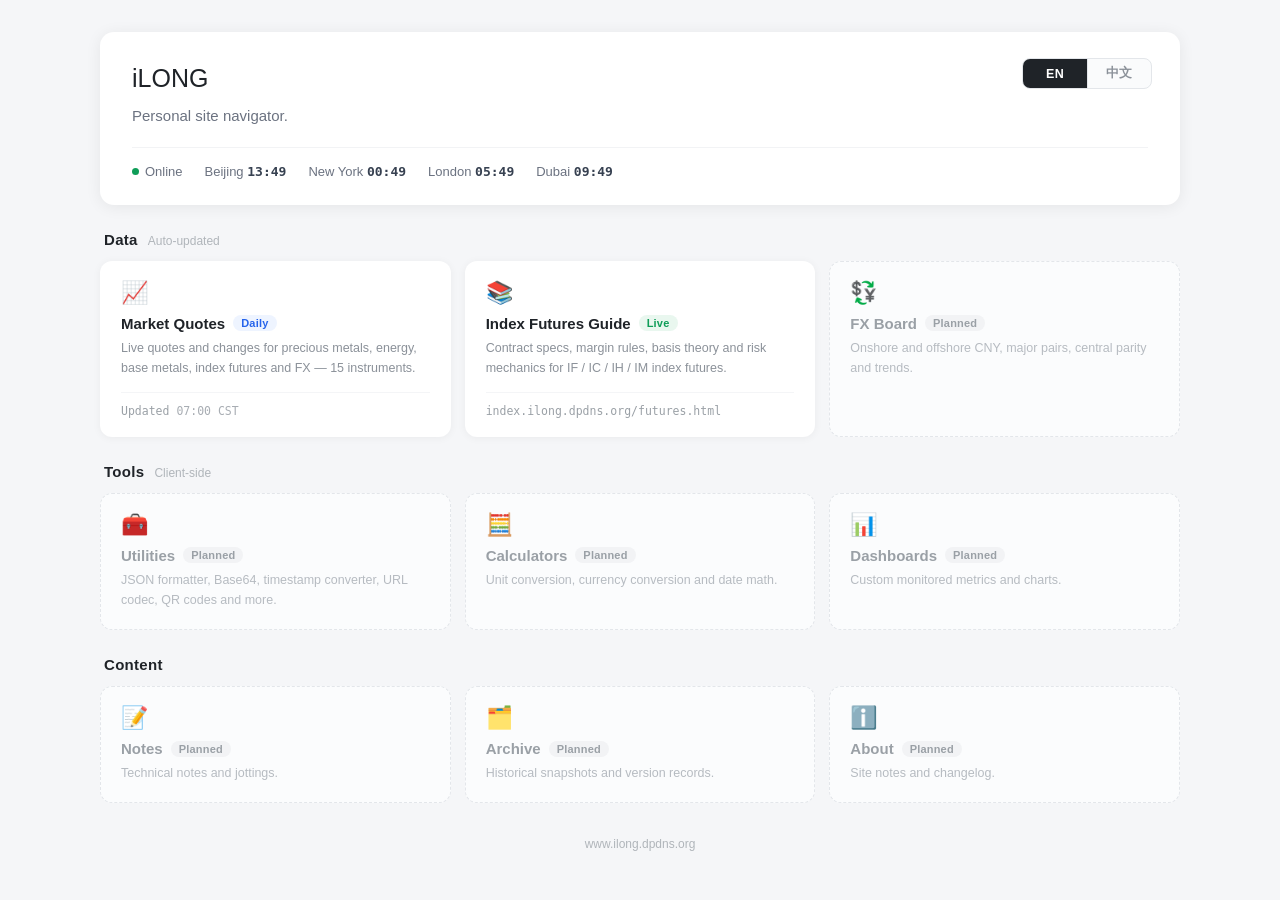
==== index.html @ a84f795c "feat: iLONG 站点导航首页（中英双语）" ====
<!DOCTYPE html>
<html lang="zh-CN"><head><meta charset="utf-8">
<meta name="viewport" content="width=device-width,initial-scale=1">
<title>iLONG</title>
<meta name="robots" content="noindex,nofollow">
<style>
*{box-sizing:border-box;margin:0;padding:0}
body{font-family:-apple-system,"Segoe UI","Microsoft YaHei",sans-serif;background:#f5f6f8;color:#1f2328;padding:32px 20px}
.wrap{max-width:1080px;margin:0 auto}

/* 顶部 */
.hd{background:#fff;border-radius:14px;box-shadow:0 2px 16px rgba(0,0,0,.07);padding:32px 32px 26px;margin-bottom:18px;position:relative}
.hd h1{font-size:25px;font-weight:500;padding-right:140px}
.hd .desc{margin-top:10px;font-size:15px;color:#6b7280;line-height:1.7;padding-right:140px}
.hd .clk{margin-top:18px;padding-top:16px;border-top:1px solid #f2f3f5;display:flex;gap:22px;flex-wrap:wrap;row-gap:8px;font-size:13px;color:#6b7280}
.hd .clk span{white-space:nowrap}
.hd .clk b{color:#374151;font-weight:600;font-family:Consolas,monospace}
.dot{display:inline-block;width:7px;height:7px;border-radius:50%;background:#0f9d58;margin-right:6px;vertical-align:1px}

/* 语言切换 */
.lang{position:absolute;top:26px;right:28px;display:flex;border:1px solid #e3e6ea;border-radius:8px;overflow:hidden;background:#fafbfc}
.lang button{border:0;background:transparent;width:64px;padding:6px 0;text-align:center;font-size:12.5px;font-weight:600;color:#8b9199;cursor:pointer;font-family:inherit;letter-spacing:.3px;transition:all .15s}
.lang button+button{border-left:1px solid #e3e6ea}
.lang button:hover{color:#374151}
.lang button.on{background:#1f2328;color:#fff}

/* 分区标题 */
.sect{margin:26px 0 13px;padding:0 4px;display:flex;align-items:baseline;gap:10px}
.sect h2{font-size:15px;font-weight:700;color:#1f2328;letter-spacing:.3px}
.sect .n{font-size:12px;color:#b0b5ba}

/* 卡片网格 */
.grid{display:grid;grid-template-columns:repeat(3,1fr);gap:14px}
.card{background:#fff;border-radius:12px;box-shadow:0 1px 8px rgba(0,0,0,.05);padding:20px 20px 18px;text-decoration:none;color:inherit;display:block;border:1px solid transparent;transition:box-shadow .18s,transform .18s,border-color .18s}
.card:hover{box-shadow:0 5px 20px rgba(0,0,0,.1);transform:translateY(-2px);border-color:#e2e8f0}
.card .ico{font-size:22px;line-height:1}
.card .tt{margin-top:11px;font-size:15px;font-weight:700;display:flex;align-items:center;gap:8px;flex-wrap:wrap}
.card .ds{margin-top:6px;font-size:12.5px;color:#8b9199;line-height:1.65}
.card .meta{margin-top:13px;padding-top:11px;border-top:1px solid #f4f5f7;font-size:11.5px;color:#a8adb3;font-family:Consolas,monospace}
.card .meta i{font-style:normal;color:#9aa0a6}

/* 标签 */
.tag{display:inline-block;padding:2px 8px;border-radius:20px;font-size:11px;font-weight:600;letter-spacing:.2px;font-family:inherit}
.tag.live{background:#e9f7ef;color:#0f9d58}
.tag.daily{background:#eef4ff;color:#2563eb}
.tag.soon{background:#f2f3f5;color:#9aa0a6}

/* 占位卡片 */
.card.soon{box-shadow:none;border:1.5px dashed #e3e6ea;background:#fbfcfd;cursor:default}
.card.soon:hover{transform:none;box-shadow:none;border-color:#d0d6dd}
.card.soon .tt{color:#9aa0a6}
.card.soon .ds{color:#b6bbc1}

/* 页脚 */
.ft{margin-top:34px;text-align:center;font-size:12px;color:#b0b5ba;padding-bottom:10px}

@media(max-width:900px){.grid{grid-template-columns:repeat(2,1fr)}}
@media(max-width:620px){
  body{padding:14px 10px}
  .grid{grid-template-columns:1fr}
  .hd{padding:22px 18px}
  .hd h1{font-size:23px;padding-right:0}
  .hd .desc{padding-right:0}
  .lang{position:static;margin-top:16px;width:fit-content}
}
</style></head><body>
<div class="wrap">

  <div class="hd">
    <div class="lang">
      <button type="button" data-lang="en" class="on">EN</button>
      <button type="button" data-lang="zh">中文</button>
    </div>
    <h1>iLONG</h1>
    <div class="desc" data-zh="个人站点导航。" data-en="Personal site navigator.">个人站点导航。</div>
    <div class="clk">
      <span><i class="dot"></i><span data-zh="站点运行中" data-en="Online">站点运行中</span></span>
      <span><span data-zh="北京" data-en="Beijing">北京</span> <b id="c-cn">—</b></span>
      <span><span data-zh="纽约" data-en="New York">纽约</span> <b id="c-ny">—</b></span>
      <span><span data-zh="伦敦" data-en="London">伦敦</span> <b id="c-ldn">—</b></span>
      <span><span data-zh="迪拜" data-en="Dubai">迪拜</span> <b id="c-dxb">—</b></span>
    </div>
  </div>

  <div class="sect"><h2 data-zh="数据" data-en="Data">数据</h2><span class="n" data-zh="自动更新" data-en="Auto-updated">自动更新</span></div>
  <div class="grid">

    <a class="card" href="https://finance.ilong.dpdns.org">
      <div class="ico">📈</div>
      <div class="tt"><span data-zh="金融市场行情" data-en="Market Quotes">金融市场行情</span><span class="tag daily" data-zh="每日" data-en="Daily">每日</span></div>
      <div class="ds" data-zh="贵金属、能源、基本金属、股指期货、外汇，15 个品种实时报价与涨跌。" data-en="Live quotes and changes for precious metals, energy, base metals, index futures and FX — 15 instruments.">贵金属、能源、基本金属、股指期货、外汇，15 个品种实时报价与涨跌。</div>
      <div class="meta"><i data-zh="更新" data-en="Updated">更新</i> <span data-zh="北京 07:00" data-en="07:00 CST">北京 07:00</span></div>
    </a>

    <a class="card" href="https://index.ilong.dpdns.org/futures.html">
      <div class="ico">📚</div>
      <div class="tt"><span data-zh="股指期货知识手册" data-en="Index Futures Guide">股指期货知识手册</span><span class="tag live" data-zh="已上线" data-en="Live">已上线</span></div>
      <div class="ds" data-zh="IF / IC / IH / IM 品种机制与术语体系，合约规格、保证金制度、基差原理与风险机制。" data-en="Contract specs, margin rules, basis theory and risk mechanics for IF / IC / IH / IM index futures.">IF / IC / IH / IM 品种机制与术语体系，合约规格、保证金制度、基差原理与风险机制。</div>
      <div class="meta"><i>index.ilong.dpdns.org/futures.html</i></div>
    </a>

    <div class="card soon">
      <div class="ico">💱</div>
      <div class="tt"><span data-zh="汇率看板" data-en="FX Board">汇率看板</span><span class="tag soon" data-zh="规划中" data-en="Planned">规划中</span></div>
      <div class="ds" data-zh="在岸、离岸人民币与主要货币中间价、涨跌及走势。" data-en="Onshore and offshore CNY, major pairs, central parity and trends.">在岸、离岸人民币与主要货币中间价、涨跌及走势。</div>
    </div>

  </div>

  <div class="sect"><h2 data-zh="工具" data-en="Tools">工具</h2><span class="n" data-zh="纯前端" data-en="Client-side">纯前端</span></div>
  <div class="grid">

    <div class="card soon">
      <div class="ico">🧰</div>
      <div class="tt"><span data-zh="小工具集" data-en="Utilities">小工具集</span><span class="tag soon" data-zh="规划中" data-en="Planned">规划中</span></div>
      <div class="ds" data-zh="JSON 格式化、Base64、时间戳转换、URL 编解码、二维码等。" data-en="JSON formatter, Base64, timestamp converter, URL codec, QR codes and more.">JSON 格式化、Base64、时间戳转换、URL 编解码、二维码等。</div>
    </div>

    <div class="card soon">
      <div class="ico">🧮</div>
      <div class="tt"><span data-zh="计算器" data-en="Calculators">计算器</span><span class="tag soon" data-zh="规划中" data-en="Planned">规划中</span></div>
      <div class="ds" data-zh="单位换算、汇率换算、日期计算。" data-en="Unit conversion, currency conversion and date math.">单位换算、汇率换算、日期计算。</div>
    </div>

    <div class="card soon">
      <div class="ico">📊</div>
      <div class="tt"><span data-zh="数据看板" data-en="Dashboards">数据看板</span><span class="tag soon" data-zh="规划中" data-en="Planned">规划中</span></div>
      <div class="ds" data-zh="自定义监控指标与曲线。" data-en="Custom monitored metrics and charts.">自定义监控指标与曲线。</div>
    </div>

  </div>

  <div class="sect"><h2 data-zh="内容" data-en="Content">内容</h2></div>
  <div class="grid">

    <div class="card soon">
      <div class="ico">📝</div>
      <div class="tt"><span data-zh="笔记" data-en="Notes">笔记</span><span class="tag soon" data-zh="规划中" data-en="Planned">规划中</span></div>
      <div class="ds" data-zh="技术笔记与随手记录。" data-en="Technical notes and jottings.">技术笔记与随手记录。</div>
    </div>

    <div class="card soon">
      <div class="ico">🗂️</div>
      <div class="tt"><span data-zh="归档" data-en="Archive">归档</span><span class="tag soon" data-zh="规划中" data-en="Planned">规划中</span></div>
      <div class="ds" data-zh="历史数据快照与版本记录。" data-en="Historical snapshots and version records.">历史数据快照与版本记录。</div>
    </div>

    <div class="card soon">
      <div class="ico">ℹ️</div>
      <div class="tt"><span data-zh="关于" data-en="About">关于</span><span class="tag soon" data-zh="规划中" data-en="Planned">规划中</span></div>
      <div class="ds" data-zh="站点说明与更新日志。" data-en="Site notes and changelog.">站点说明与更新日志。</div>
    </div>

  </div>

  <div class="ft">www.ilong.dpdns.org</div>

</div>
<script>
(function(){
  var TZ=[["c-cn","Asia/Shanghai"],["c-ny","America/New_York"],["c-ldn","Europe/London"],["c-dxb","Asia/Dubai"]];
  var LOC={zh:"zh-CN",en:"en-US"};
  var lang="zh";

  function tick(){
    TZ.forEach(function(z){
      var el=document.getElementById(z[0]);
      if(!el)return;
      try{
        el.textContent=new Intl.DateTimeFormat(LOC[lang],{timeZone:z[1],hour:"2-digit",minute:"2-digit",hour12:false}).format(new Date());
      }catch(e){el.textContent="--:--"}
    });
  }

  function apply(l){
    lang=l;
    document.documentElement.lang=(l==="zh"?"zh-CN":"en");
    var nodes=document.querySelectorAll("[data-zh]");
    for(var i=0;i<nodes.length;i++){
      var v=nodes[i].getAttribute("data-"+l);
      if(v!==null)nodes[i].textContent=v;
    }
    var btns=document.querySelectorAll(".lang button");
    for(var j=0;j<btns.length;j++){
      btns[j].classList.toggle("on",btns[j].getAttribute("data-lang")===l);
    }
    try{localStorage.setItem("portal-lang",l)}catch(e){}
    tick();
  }

  var saved="en";
  try{saved=localStorage.getItem("portal-lang")||"en"}catch(e){}
  apply(saved);

  var btns=document.querySelectorAll(".lang button");
  for(var k=0;k<btns.length;k++){
    btns[k].addEventListener("click",function(){apply(this.getAttribute("data-lang"))});
  }

  setInterval(tick,10000);
})();
</script>
</body></html>
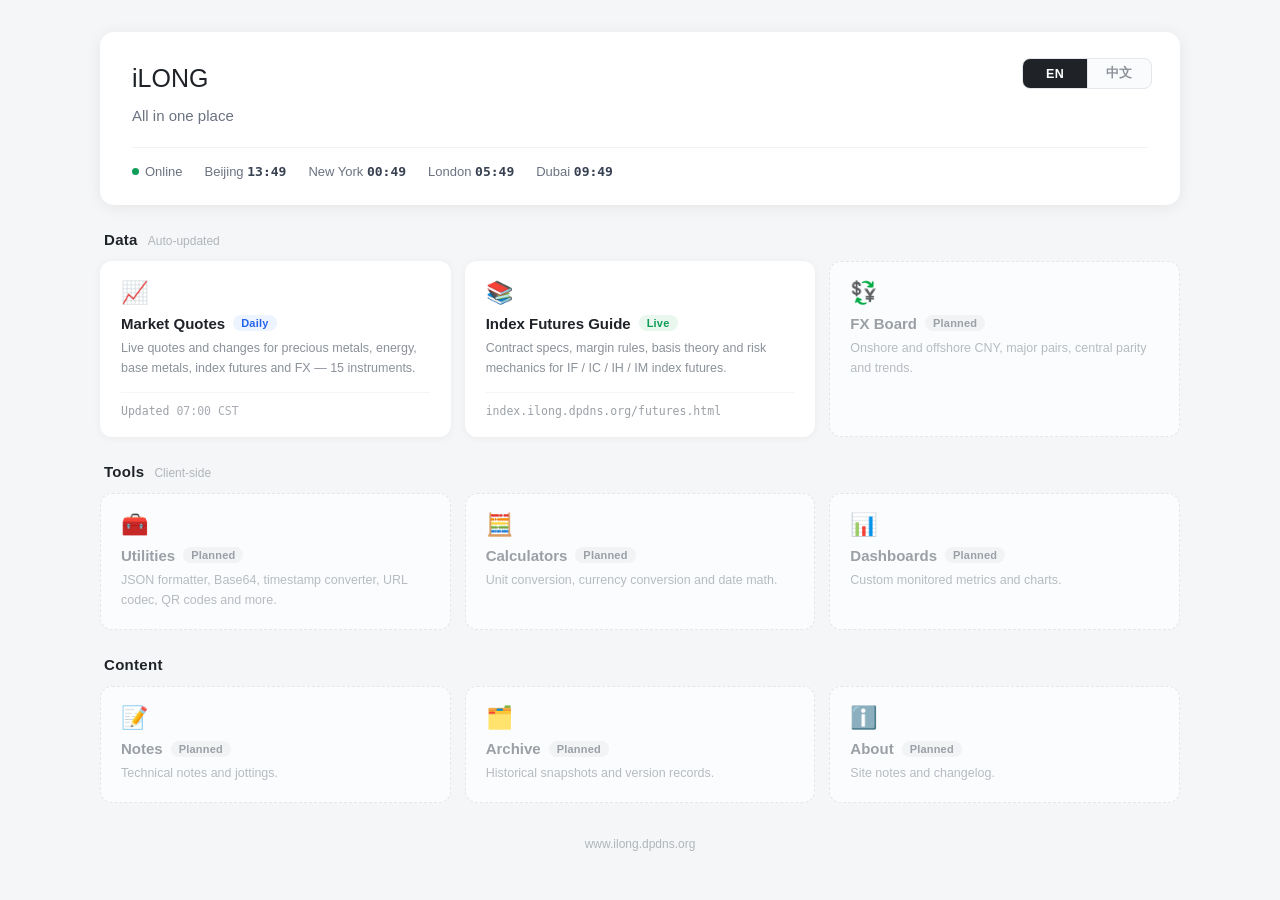
==== commit 5dda9c73: "copy: 副标题改为「常用页面 一处直达 / All in one place」" ====
--- a/index.html
+++ b/index.html
@@ -72,7 +72,7 @@
       <button type="button" data-lang="zh">中文</button>
     </div>
     <h1>iLONG</h1>
-    <div class="desc" data-zh="个人站点导航。" data-en="Personal site navigator.">个人站点导航。</div>
+    <div class="desc" data-zh="常用页面 一处直达" data-en="All in one place">常用页面 一处直达</div>
     <div class="clk">
       <span><i class="dot"></i><span data-zh="站点运行中" data-en="Online">站点运行中</span></span>
       <span><span data-zh="北京" data-en="Beijing">北京</span> <b id="c-cn">—</b></span>
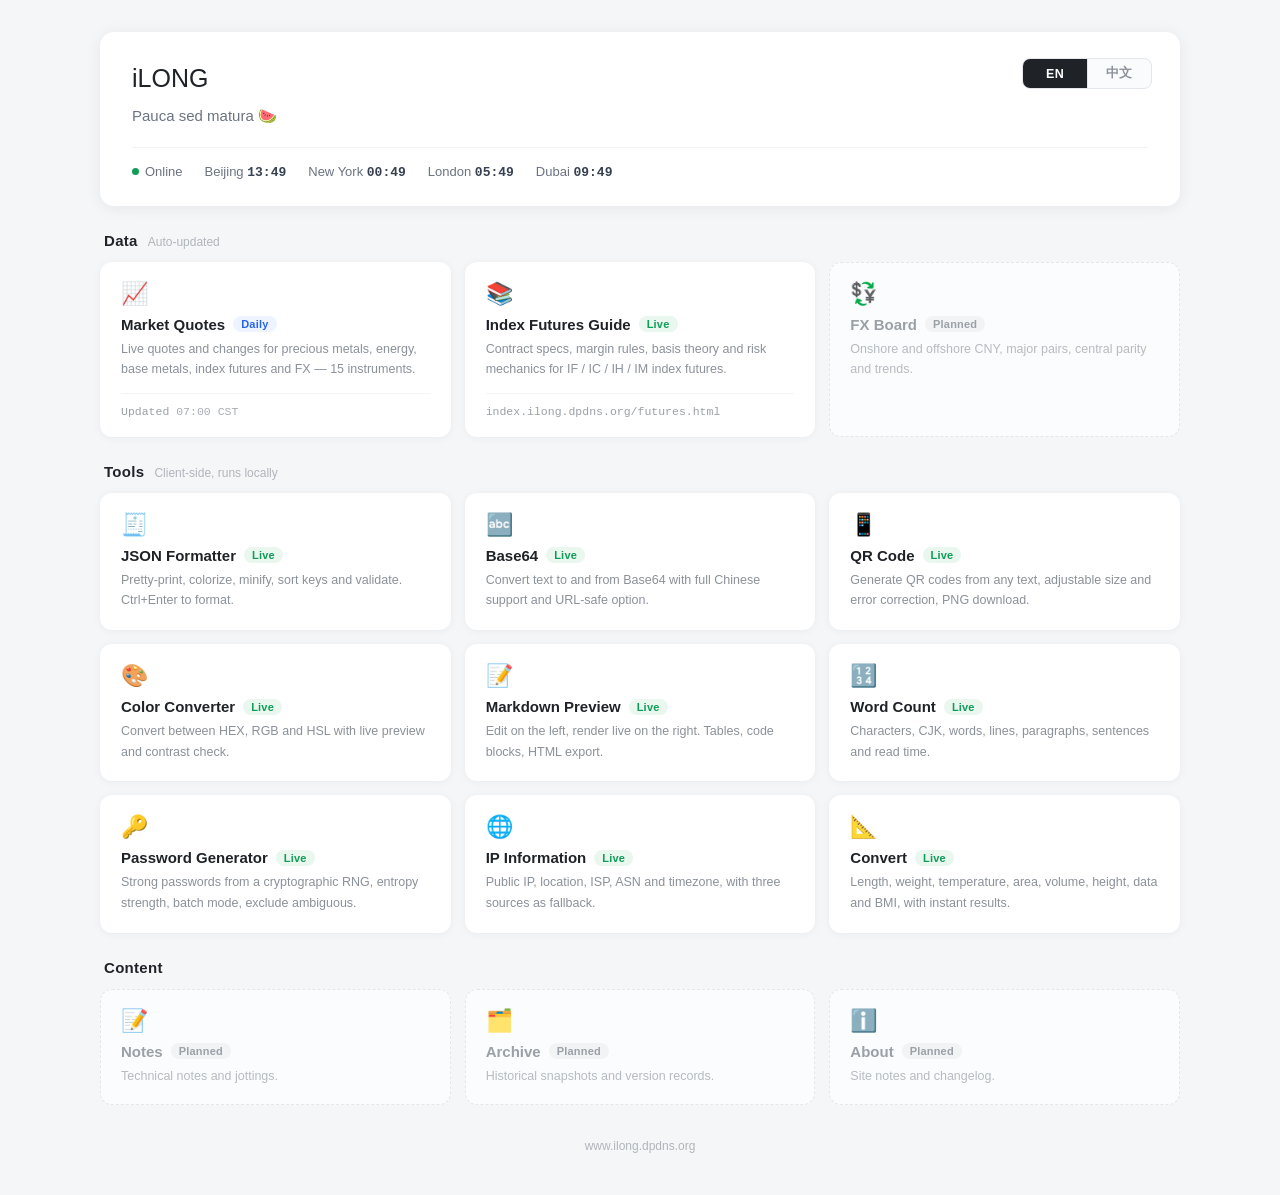
==== commit 22c262fc: "feat: 工具集 9 个页面 + 单位换算 - 新增工具页: JSON 格式化、Base64、二维码、颜色、Markdown、字数统计、随机密码、IP 信息、换算 - 新增 tools.css / " ====
--- a/index.html
+++ b/index.html
@@ -2,6 +2,7 @@
 <html lang="zh-CN"><head><meta charset="utf-8">
 <meta name="viewport" content="width=device-width,initial-scale=1">
 <title>iLONG</title>
+<link rel="icon" href="data:image/svg+xml,%3Csvg%20xmlns%3D%22http%3A%2F%2Fwww.w3.org%2F2000%2Fsvg%22%20viewBox%3D%220%200%20100%20100%22%3E%3Ctext%20y%3D%22.9em%22%20font-size%3D%2290%22%3E%F0%9F%8D%89%3C%2Ftext%3E%3C%2Fsvg%3E">
 <meta name="robots" content="noindex,nofollow">
 <style>
 *{box-sizing:border-box;margin:0;padding:0}
@@ -72,7 +73,7 @@
       <button type="button" data-lang="zh">中文</button>
     </div>
     <h1>iLONG</h1>
-    <div class="desc" data-zh="常用页面 一处直达" data-en="All in one place">常用页面 一处直达</div>
+    <div class="desc" data-zh="Pauca sed matura 🍉" data-en="Pauca sed matura 🍉">Pauca sed matura 🍉</div>
     <div class="clk">
       <span><i class="dot"></i><span data-zh="站点运行中" data-en="Online">站点运行中</span></span>
       <span><span data-zh="北京" data-en="Beijing">北京</span> <b id="c-cn">—</b></span>
@@ -107,26 +108,62 @@
 
   </div>
 
-  <div class="sect"><h2 data-zh="工具" data-en="Tools">工具</h2><span class="n" data-zh="纯前端" data-en="Client-side">纯前端</span></div>
+  <div class="sect"><h2 data-zh="工具" data-en="Tools">工具</h2><span class="n" data-zh="纯前端 本地运行" data-en="Client-side, runs locally">纯前端 本地运行</span></div>
   <div class="grid">
 
-    <div class="card soon">
-      <div class="ico">🧰</div>
-      <div class="tt"><span data-zh="小工具集" data-en="Utilities">小工具集</span><span class="tag soon" data-zh="规划中" data-en="Planned">规划中</span></div>
-      <div class="ds" data-zh="JSON 格式化、Base64、时间戳转换、URL 编解码、二维码等。" data-en="JSON formatter, Base64, timestamp converter, URL codec, QR codes and more.">JSON 格式化、Base64、时间戳转换、URL 编解码、二维码等。</div>
-    </div>
-
-    <div class="card soon">
-      <div class="ico">🧮</div>
-      <div class="tt"><span data-zh="计算器" data-en="Calculators">计算器</span><span class="tag soon" data-zh="规划中" data-en="Planned">规划中</span></div>
-      <div class="ds" data-zh="单位换算、汇率换算、日期计算。" data-en="Unit conversion, currency conversion and date math.">单位换算、汇率换算、日期计算。</div>
-    </div>
-
-    <div class="card soon">
-      <div class="ico">📊</div>
-      <div class="tt"><span data-zh="数据看板" data-en="Dashboards">数据看板</span><span class="tag soon" data-zh="规划中" data-en="Planned">规划中</span></div>
-      <div class="ds" data-zh="自定义监控指标与曲线。" data-en="Custom monitored metrics and charts.">自定义监控指标与曲线。</div>
-    </div>
+    <a class="card" href="tool-json.html">
+      <div class="ico">🧾</div>
+      <div class="tt"><span data-zh="JSON 格式化" data-en="JSON Formatter">JSON 格式化</span><span class="tag live" data-zh="可用" data-en="Live">可用</span></div>
+      <div class="ds" data-zh="展开缩进、语法着色、压缩、键名排序、校验。Ctrl+Enter 快速格式化。" data-en="Pretty-print, colorize, minify, sort keys and validate. Ctrl+Enter to format.">展开缩进、语法着色、压缩、键名排序、校验。Ctrl+Enter 快速格式化。</div>
+    </a>
+
+    <a class="card" href="tool-base64.html">
+      <div class="ico">🔤</div>
+      <div class="tt"><span data-zh="Base64 编解码" data-en="Base64">Base64 编解码</span><span class="tag live" data-zh="可用" data-en="Live">可用</span></div>
+      <div class="ds" data-zh="文本与 Base64 互转，正确支持中文，可选 URL 安全格式。" data-en="Convert text to and from Base64 with full Chinese support and URL-safe option.">文本与 Base64 互转，正确支持中文，可选 URL 安全格式。</div>
+    </a>
+
+    <a class="card" href="tool-qr.html">
+      <div class="ico">📱</div>
+      <div class="tt"><span data-zh="二维码生成" data-en="QR Code">二维码生成</span><span class="tag live" data-zh="可用" data-en="Live">可用</span></div>
+      <div class="ds" data-zh="网址或任意文字生成二维码，可调尺寸与纠错级别，下载 PNG。" data-en="Generate QR codes from any text, adjustable size and error correction, PNG download.">网址或任意文字生成二维码，可调尺寸与纠错级别，下载 PNG。</div>
+    </a>
+
+    <a class="card" href="tool-color.html">
+      <div class="ico">🎨</div>
+      <div class="tt"><span data-zh="颜色取色转换" data-en="Color Converter">颜色取色转换</span><span class="tag live" data-zh="可用" data-en="Live">可用</span></div>
+      <div class="ds" data-zh="HEX / RGB / HSL 互转，实时预览与对比度检查，一键复制。" data-en="Convert between HEX, RGB and HSL with live preview and contrast check.">HEX / RGB / HSL 互转，实时预览与对比度检查，一键复制。</div>
+    </a>
+
+    <a class="card" href="tool-markdown.html">
+      <div class="ico">📝</div>
+      <div class="tt"><span data-zh="Markdown 预览" data-en="Markdown Preview">Markdown 预览</span><span class="tag live" data-zh="可用" data-en="Live">可用</span></div>
+      <div class="ds" data-zh="左侧编辑、右侧实时渲染，支持表格与代码块，可导出 HTML。" data-en="Edit on the left, render live on the right. Tables, code blocks, HTML export.">左侧编辑、右侧实时渲染，支持表格与代码块，可导出 HTML。</div>
+    </a>
+
+    <a class="card" href="tool-count.html">
+      <div class="ico">🔢</div>
+      <div class="tt"><span data-zh="字数统计" data-en="Word Count">字数统计</span><span class="tag live" data-zh="可用" data-en="Live">可用</span></div>
+      <div class="ds" data-zh="字符、汉字、词数、行数、段落、句子与阅读时长，中英文分别计算。" data-en="Characters, CJK, words, lines, paragraphs, sentences and read time.">字符、汉字、词数、行数、段落、句子与阅读时长，中英文分别计算。</div>
+    </a>
+
+    <a class="card" href="tool-password.html">
+      <div class="ico">🔑</div>
+      <div class="tt"><span data-zh="随机密码生成" data-en="Password Generator">随机密码生成</span><span class="tag live" data-zh="可用" data-en="Live">可用</span></div>
+      <div class="ds" data-zh="加密随机源生成强密码，显示熵值强度，可批量生成并排除易混字符。" data-en="Strong passwords from a cryptographic RNG, entropy strength, batch mode, exclude ambiguous.">加密随机源生成强密码，显示熵值强度，可批量生成并排除易混字符。</div>
+    </a>
+
+    <a class="card" href="tool-ip.html">
+      <div class="ico">🌐</div>
+      <div class="tt"><span data-zh="IP 信息" data-en="IP Information">IP 信息</span><span class="tag live" data-zh="可用" data-en="Live">可用</span></div>
+      <div class="ds" data-zh="查看公网 IP、归属地、网络运营商、ASN 与时区，三个数据源自动切换。" data-en="Public IP, location, ISP, ASN and timezone, with three sources as fallback.">查看公网 IP、归属地、网络运营商、ASN 与时区，三个数据源自动切换。</div>
+    </a>
+
+    <a class="card" href="tool-unit.html">
+      <div class="ico">📐</div>
+      <div class="tt"><span data-zh="换算" data-en="Convert">换算</span><span class="tag live" data-zh="可用" data-en="Live">可用</span></div>
+      <div class="ds" data-zh="长度、重量、温度、面积、体积、身高、数据与 BMI 换算，输入即算。" data-en="Length, weight, temperature, area, volume, height, data and BMI, with instant results.">长度、重量、温度、面积、体积、身高、数据与 BMI 换算，输入即算。</div>
+    </a>
 
   </div>
 
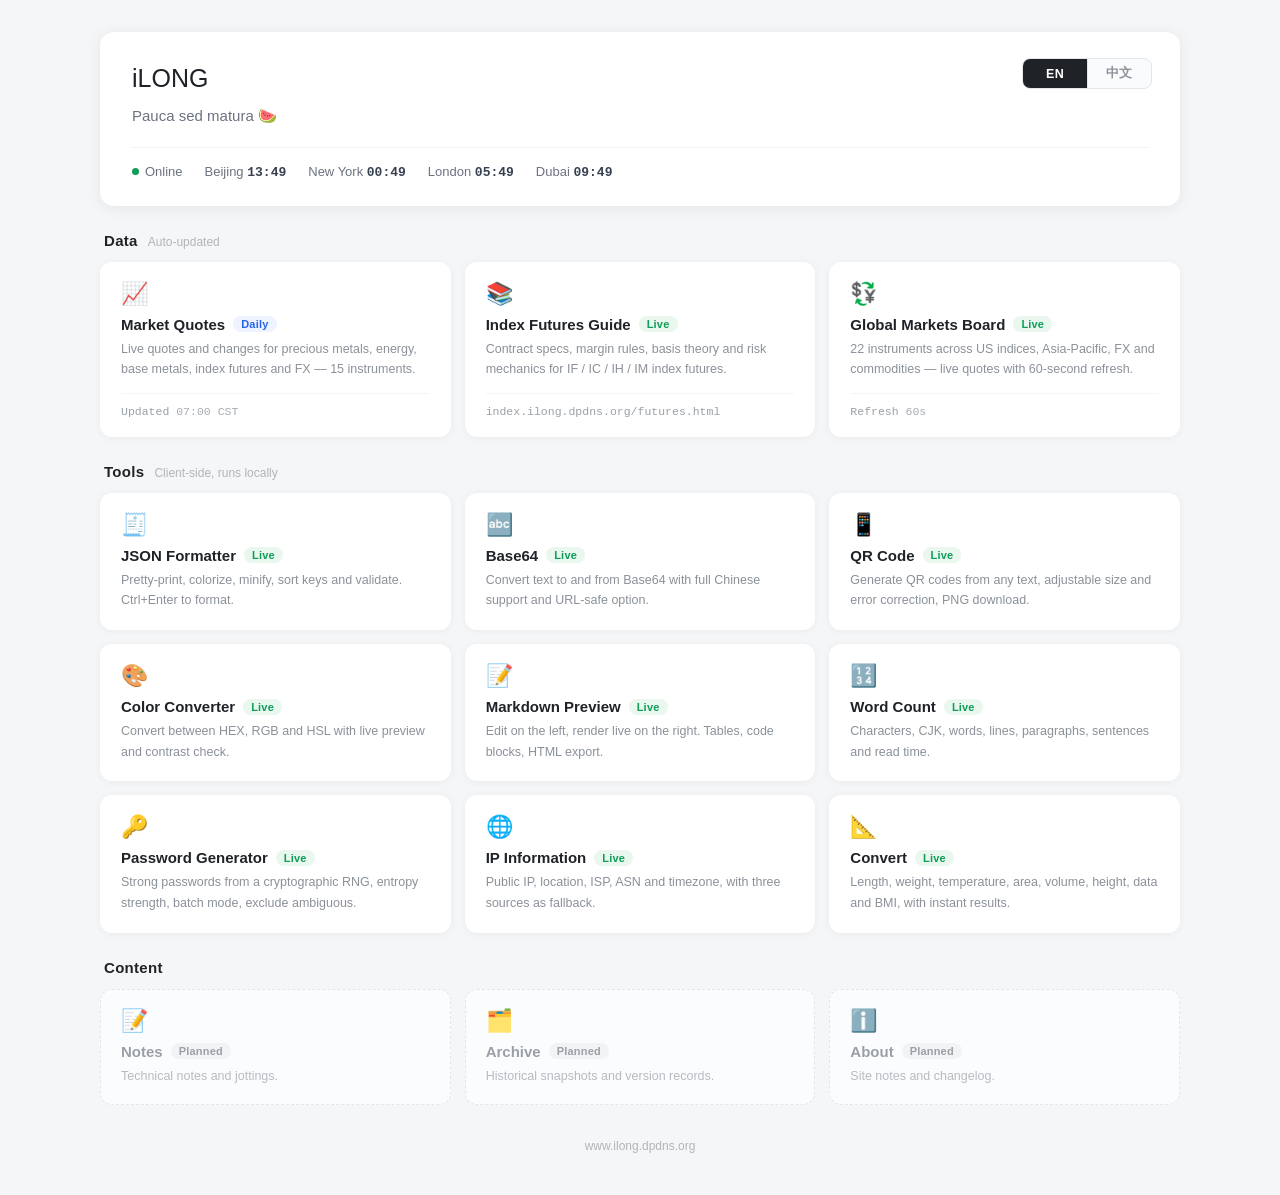
==== commit dda5f2e3: "feat: 汇率看板升级为全球市场看板 接入 fx.ilong.dpdns.org（Cloudflare Worker），22 个品种实时报价：美股三大指数、亚太股指、外汇、大宗商品，60 秒自动刷新" ====
--- a/index.html
+++ b/index.html
@@ -100,11 +100,12 @@
       <div class="meta"><i>index.ilong.dpdns.org/futures.html</i></div>
     </a>
 
-    <div class="card soon">
+    <a class="card" href="https://fx.ilong.dpdns.org">
       <div class="ico">💱</div>
-      <div class="tt"><span data-zh="汇率看板" data-en="FX Board">汇率看板</span><span class="tag soon" data-zh="规划中" data-en="Planned">规划中</span></div>
-      <div class="ds" data-zh="在岸、离岸人民币与主要货币中间价、涨跌及走势。" data-en="Onshore and offshore CNY, major pairs, central parity and trends.">在岸、离岸人民币与主要货币中间价、涨跌及走势。</div>
-    </div>
+      <div class="tt"><span data-zh="全球市场看板" data-en="Global Markets Board">全球市场看板</span><span class="tag live" data-zh="实时" data-en="Live">实时</span></div>
+      <div class="ds" data-zh="美股三大指数、亚太股指、外汇与大宗商品共 22 个品种，实时报价与涨跌，60 秒自动刷新。" data-en="22 instruments across US indices, Asia-Pacific, FX and commodities — live quotes with 60-second refresh.">美股三大指数、亚太股指、外汇与大宗商品共 22 个品种，实时报价与涨跌，60 秒自动刷新。</div>
+      <div class="meta"><i data-zh="刷新" data-en="Refresh">刷新</i> <span data-zh="60 秒" data-en="60s">60 秒</span></div>
+    </a>
 
   </div>
 
